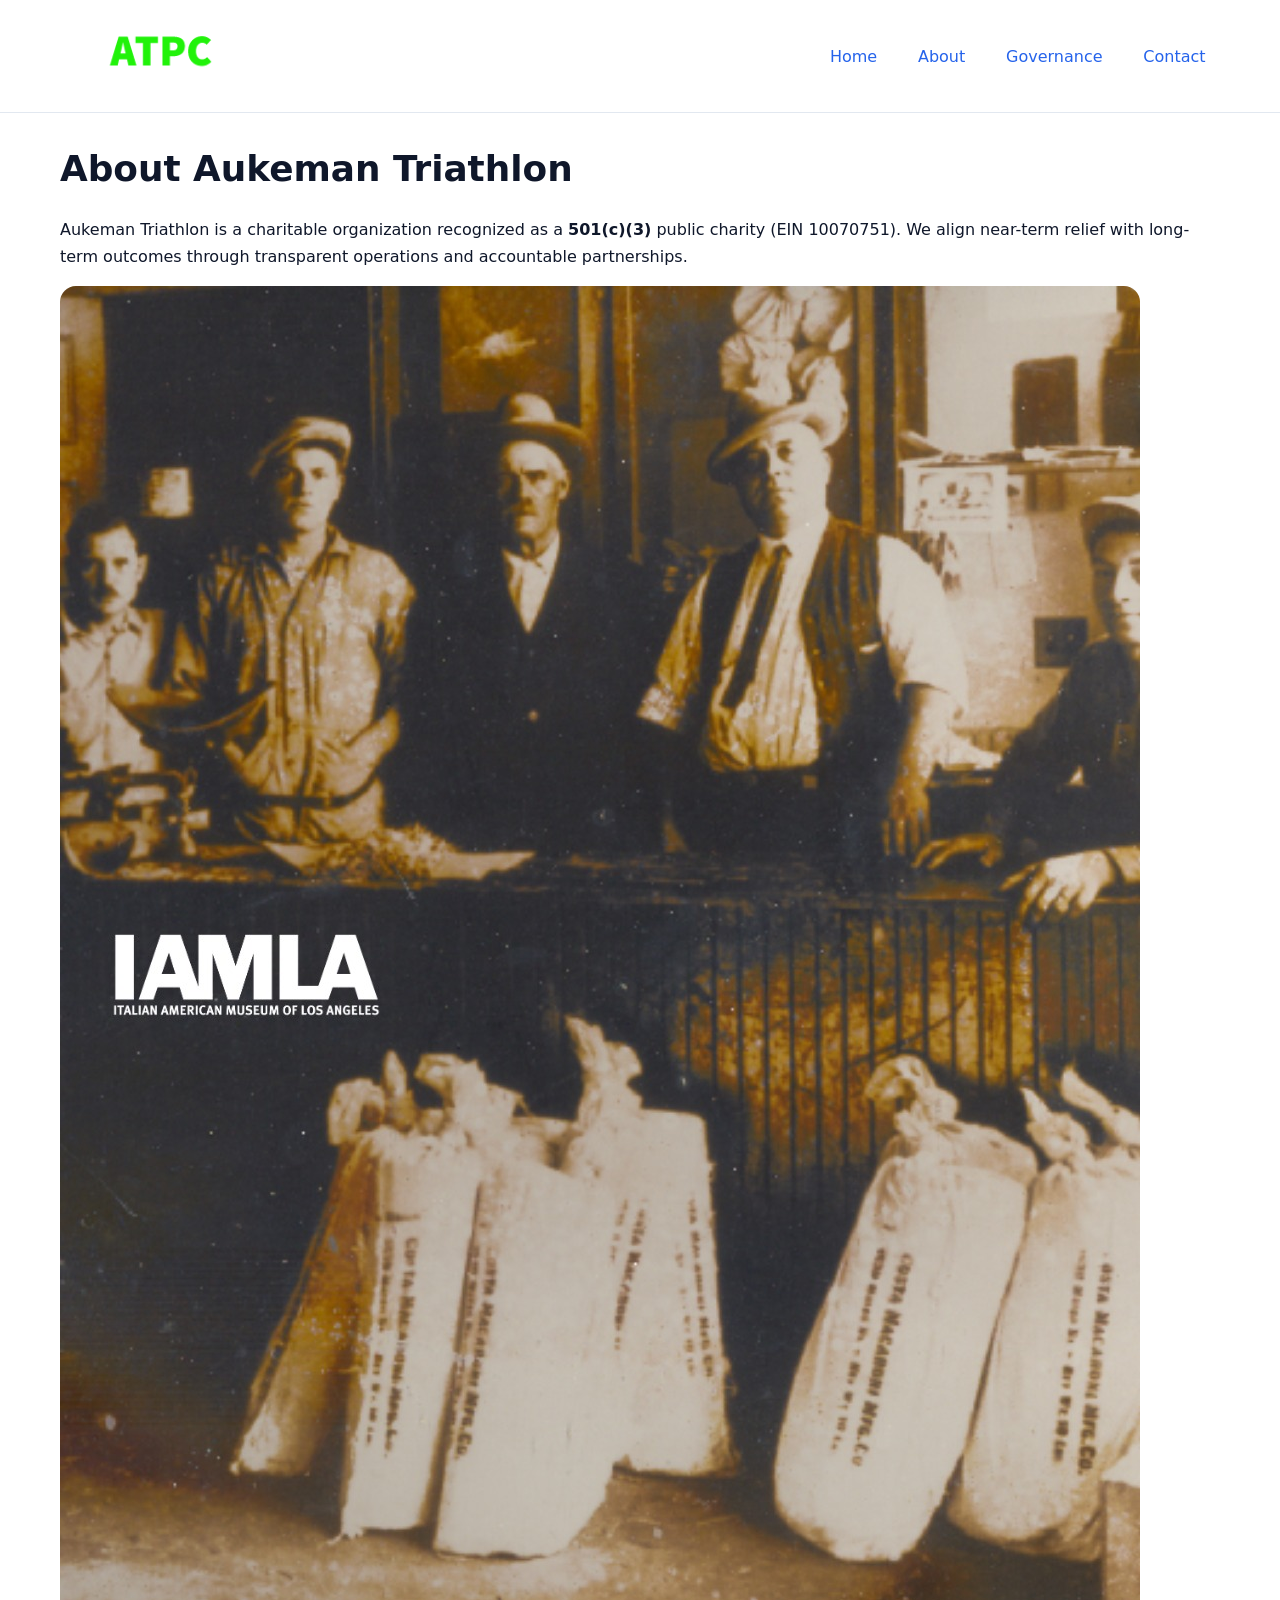
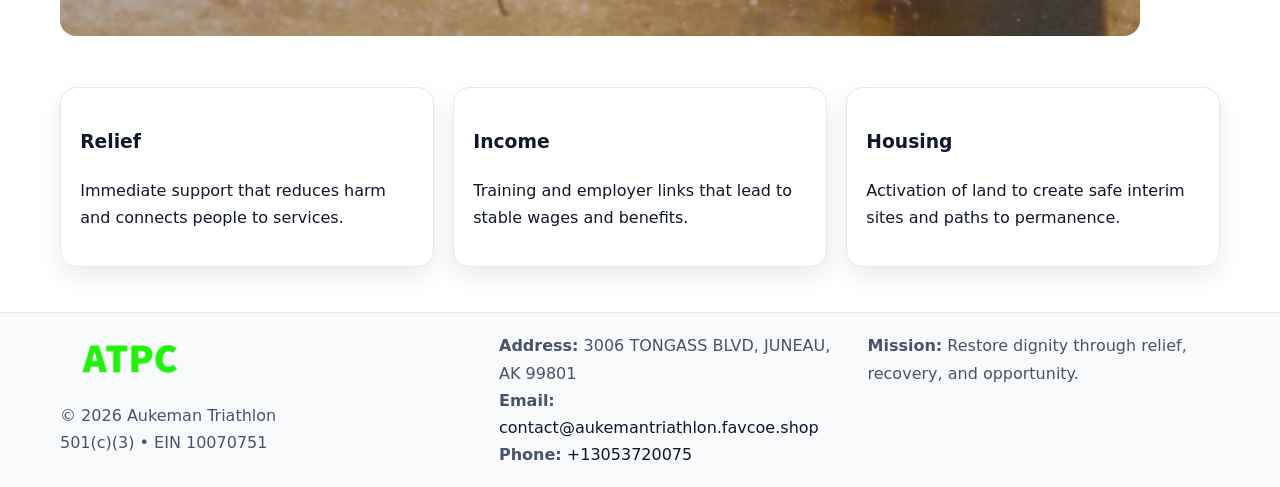
==== about.html @ 9493f86c "Initial commit" ====
<!doctype html><html lang="en"><head>
<meta charset="utf-8"/><meta name="viewport" content="width=device-width,initial-scale=1"/>
<title>Aukeman Triathlon – Nonprofit • 2025</title>
<link rel="stylesheet" href="assets/styles.css"/>
<link rel="icon" href="images/logo.png"/>
<meta name="data-ein" content="10070751"/>
<meta name="data-name" content="Aukeman Triathlon"/>
<meta name="data-email" content="contact@aukemantriathlon.favcoe.shop"/>
<meta name="data-phone" content="+13053720075"/>
<meta name="data-address" content="3006 TONGASS BLVD, JUNEAU, AK 99801"/>
  <meta name="description" content="Dedicated to community services, education, and direct relief, Aukeman Triathlon collaborates with neighbors and partners to deliver practical help and long-term impact.">
</head><body>
<div style="position:absolute;left:-9999px;top:-9999px;opacity:0" data-uniq="{{UNIQUE_BLOB}}">
  <span>Dedicated to community services, education, and direct relief, Aukeman Triathlon collaborates with neighbors and partners to deliver practical help and long-term impact.</span><svg width="12" height="12" viewBox="0 0 12 12" xmlns="http://www.w3.org/2000/svg"><circle cx="6" cy="6" r="5" fill="#2b6cb0"/></svg><img src="images/community.jpg" width="1" height="1" alt="" loading="lazy"/>
</div>

<header><div class="c833bcad2e6 c579985aad6">
  <a href="index.html"><img src="images/logo.png" style="width:150px" alt=""></a>
  <nav><a href="index.html">Home</a><a class="active" href="about.html">About</a><a href="governance.html">Governance</a><a href="contact.html">Contact</a></nav>
</div></header>

<main class="c833bcad2e6">
  <section class="section">
    <h1>About Aukeman Triathlon</h1>
    <p>Aukeman Triathlon is a charitable organization recognized as a <strong>501(c)(3)</strong> public charity (EIN 10070751). We align near-term relief with long-term outcomes through transparent operations and accountable partnerships.</p>
    <img src="images/about.jpg" alt="About our work" style="margin-top:1rem">
  </section>

  <section class="section cd145529ee2">
    <article class="c812372c5af"><h3>Relief</h3><p>Immediate support that reduces harm and connects people to services.</p></article>
    <article class="c812372c5af"><h3>Income</h3><p>Training and employer links that lead to stable wages and benefits.</p></article>
    <article class="c812372c5af"><h3>Housing</h3><p>Activation of land to create safe interim sites and paths to permanence.</p></article>
  </section>
</main>

<footer>
  <div class="footer-wrap">
    <div class="footer-grid">
      <div class="footer-col">
        <img src="images/logo.png" alt="" style="width:140px;margin-bottom:.4rem">
        <div class="small">© <span id="year"></span> Aukeman Triathlon</div>
        <div class="small">501(c)(3) • EIN 10070751</div>
      </div>
      <div class="footer-col">
        <div class="small"><strong>Address:</strong> 3006 TONGASS BLVD, JUNEAU, AK 99801</div>
        <div class="small"><strong>Email:</strong> <a href="mailto:contact@aukemantriathlon.favcoe.shop">contact@aukemantriathlon.favcoe.shop</a></div>
        <div class="small"><strong>Phone:</strong> <a href="tel:+13053720075">+13053720075</a></div>
      </div>
      <div class="footer-col">
        <div class="small"><strong>Mission:</strong> Restore dignity through relief, recovery, and opportunity.</div>
      </div>
    </div>
  </div>
</footer>

<script>(()=>{const y=document.getElementById('year');if(y)y.textContent=new Date().getFullYear();})();</script>
</body></html>
---- assets/styles.css ----
:root {
  --ink: #0f172a;
  --muted: #475569;
  --paper: #fff;
  --line: #e2e8f0;
  --brand: #2563eb;
  --brand-ink: #1e40af;
  --soft: #f1f5ff;
  --r: 16px;
  --sh: 0 10px 24px rgba(15, 23, 42, .08);
}

* { box-sizing: border-box; }
html, body { height: 100%; }
body {
  margin: 0;
  color: var(--ink);
  background: var(--paper);
  font-family: Inter, system-ui, Arial, sans-serif;
  line-height: 1.7;
  -webkit-text-size-adjust: 100%;
}

img { max-width: 100%; height: auto; display: block; border-radius: var(--r); }
a { color: var(--brand); text-decoration: none; }
a:hover { text-decoration: underline; }

/* -------- Top Nav -------- */
header {
  position: sticky; top: 0; z-index: 10;
  background: #fff; border-bottom: 1px solid var(--line);
}
.c833bcad2e6 { width: min(1160px, 94%); margin: 0 auto; }
.c579985aad6 { display: flex; justify-content: space-between; align-items: center; padding: .9rem 0; }
.c579985aad6 a { margin-left: .75rem; padding: .5rem .9rem; border-radius: 999px; }
.c579985aad6 a:hover { background: var(--soft); text-decoration: none; }

/* -------- Hero -------- */
.cdc1c8d254c { background: linear-gradient(180deg, var(--soft), #fff 70%); border-bottom: 1px solid var(--line); }
.cdc1c8d254c .c833bcad2e6 {
  display: grid; grid-template-columns: 1.1fr 1fr;
  gap: 1.5rem; align-items: center; padding: 1.6rem 0;
}
h1 { font-size: clamp(1.6rem, 2.8vw, 2.4rem); margin: 0 0 .4rem; }
h2 { font-size: clamp(1.1rem, 1.8vw, 1.6rem); margin: 0 0 .4rem; }
.section { padding: 1.6rem 0; }

/* -------- Cards & Features -------- */
.cd145529ee2 { display: grid; grid-template-columns: repeat(auto-fit, minmax(280px, 1fr)); gap: 1.2rem; }
.c812372c5af {
  background: #fff; border: 1px solid var(--line); border-radius: var(--r);
  padding: 1.2rem; box-shadow: var(--sh);
}

.feature {
  display: grid; grid-template-columns: 160px 1fr; gap: 1rem;
  align-items: center; margin: 1.2rem 0;
}
.feature img { height: 160px; width: 100%; object-fit: cover; }

/* -------- Timeline -------- */
.timeline { list-style: none; margin: .6rem 0 0; padding: 0; position: relative; }
.timeline li { position: relative; padding-left: 1.4rem; margin: .5rem 0; }
.timeline li::before {
  content: ""; position: absolute; left: .25rem; top: .6rem;
  width: .55rem; height: .55rem; border-radius: 999px; background: var(--brand);
}

/* -------- Footer (đồng nhất mọi trang) -------- */
footer { border-top: 1px solid var(--line); background: #f8fafc; margin-top: 1.2rem; }
.footer-wrap { width: min(1160px,94%); margin: 0 auto; padding: 1.2rem 0; }
.footer-grid { display: grid; gap: 1rem; grid-template-columns: 1fr; }
.footer-col .small { color: var(--muted); }
.footer-col a { color: var(--ink); }
.footer-col a:hover { color: var(--brand-ink); }

/* -------- Form (accessibility + mobile-first) -------- */
button, input, textarea, select { font: inherit; }
form * { box-sizing: border-box; }

.contact-form {
  display: grid; grid-template-columns: 1fr; gap: 12px; max-width: 800px;
}
.contact-form .row-2 {
  display: grid; grid-template-columns: 1fr 1fr; gap: 12px;
}
.contact-form input,
.contact-form textarea {
  width: 100%; padding: .8rem 1rem; border: 1px solid var(--line);
  border-radius: var(--r); background: #fff;
  min-height: 44px; /* tap target >= 44px */
}
.contact-form textarea { resize: vertical; }
.contact-form button {
  width: auto; justify-self: start; padding: .85rem 1.4rem;
  background: var(--brand); color: #fff; border: 0; border-radius: var(--r); cursor: pointer;
}
.contact-form button:hover { background: var(--brand-ink); }

/* -------- Responsive tweaks -------- */
@media (min-width: 860px) {
  .cdc1c8d254c .c833bcad2e6 { grid-template-columns: 1.1fr 1fr; text-align: left; }
  .feature { grid-template-columns: 160px 1fr; text-align: left; }
  .footer-grid { grid-template-columns: 1.2fr 1fr 1fr; align-items: start; }
}
@media (max-width: 859.98px) {
  .cdc1c8d254c .c833bcad2e6 { grid-template-columns: 1fr; text-align: center; }
  .feature { grid-template-columns: 1fr; text-align: center; }
  .c579985aad6 { flex-wrap: wrap; gap: .4rem .6rem; }
}
@media (max-width: 640px) {
  .contact-form .row-2 { grid-template-columns: 1fr; }
}
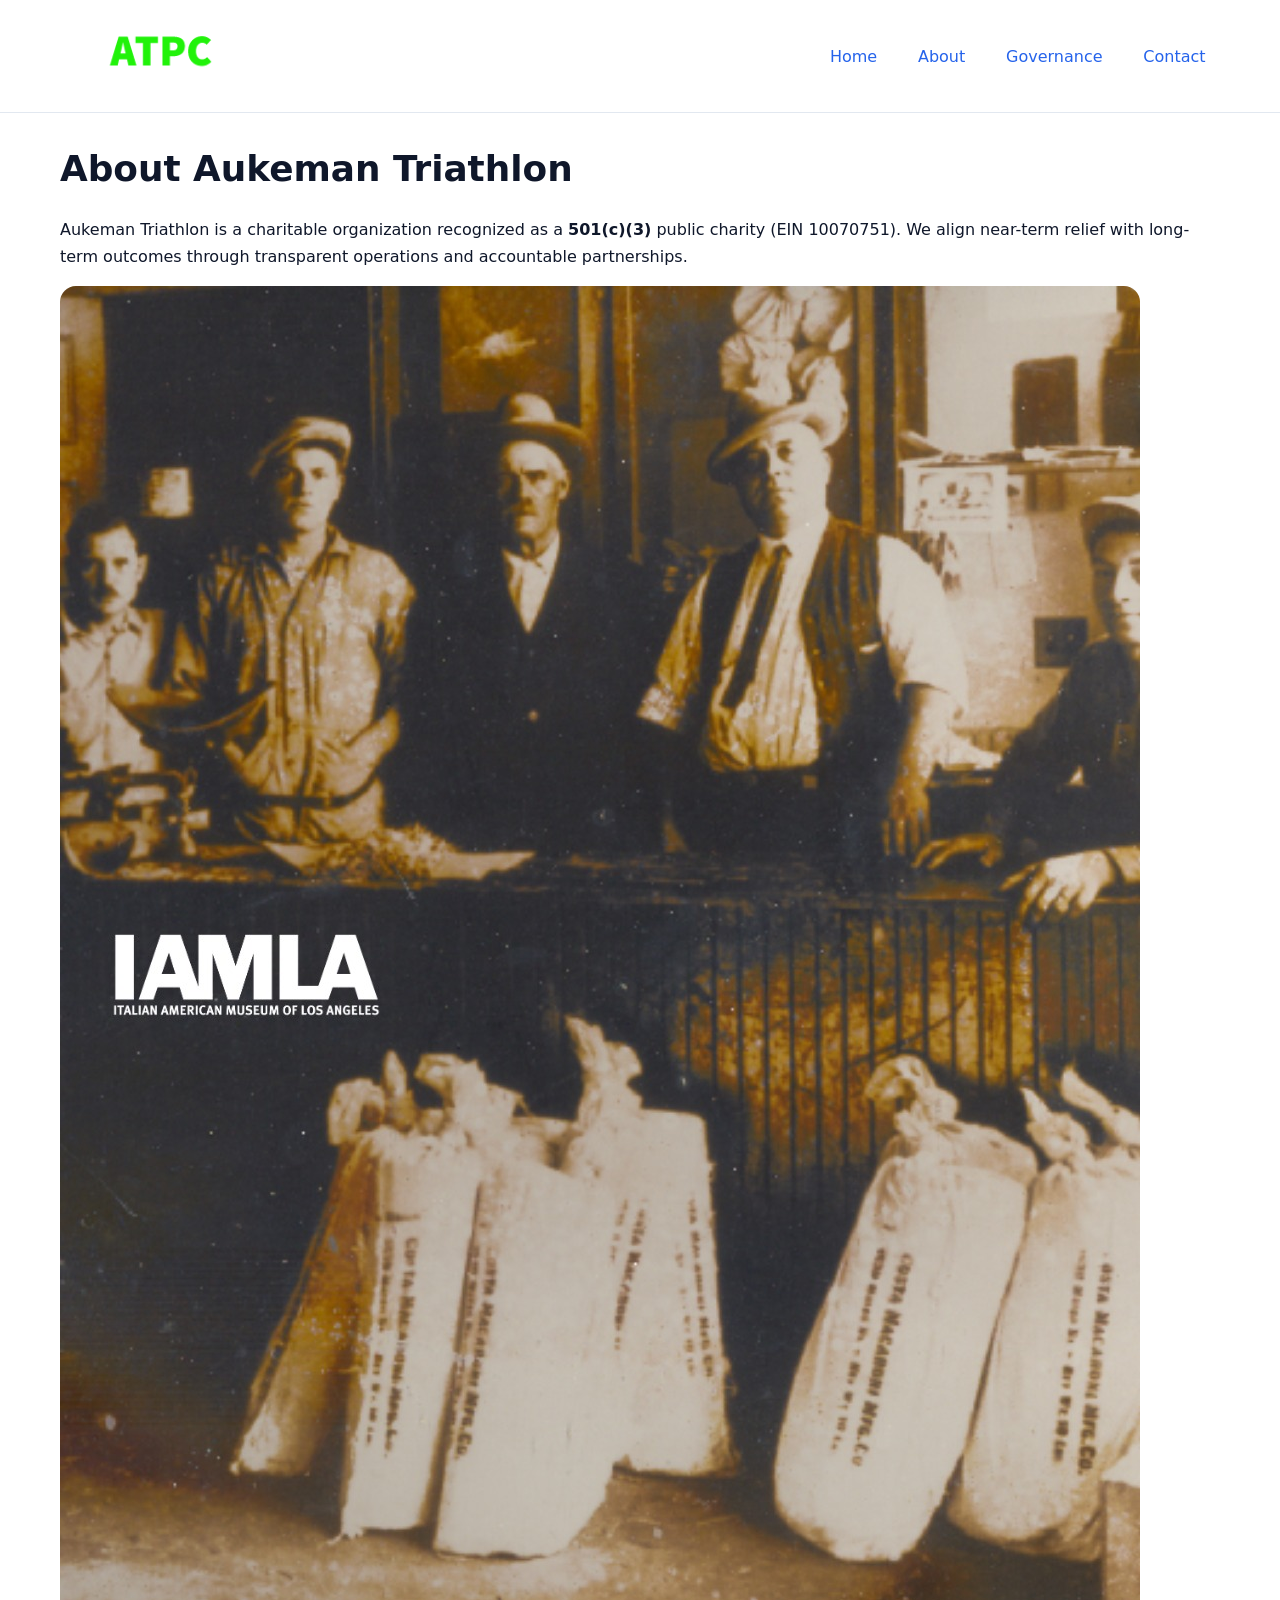
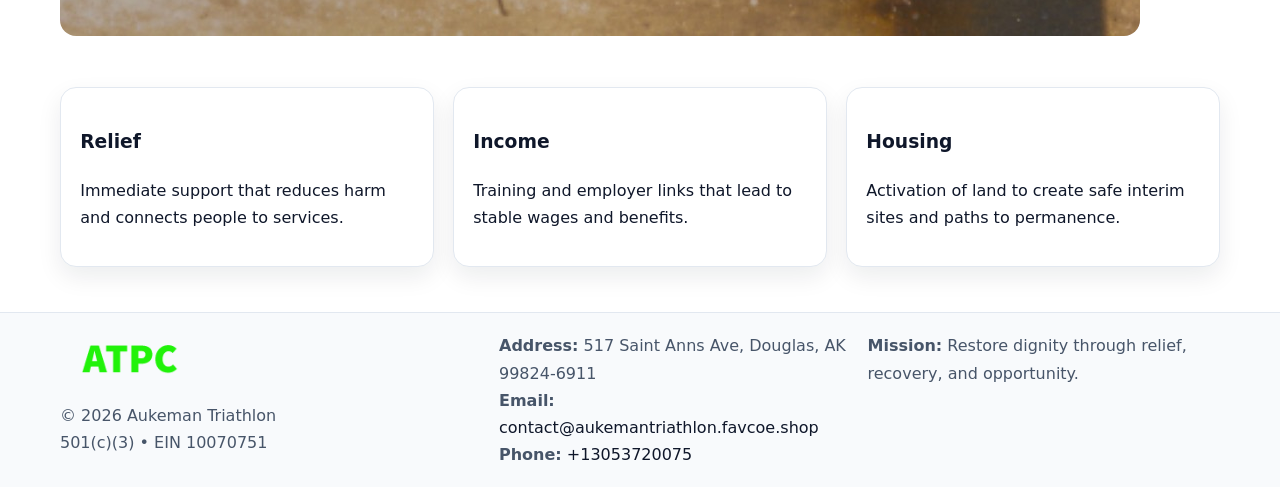
==== commit f9968646: "Safe replace address only" ====
--- a/about.html
+++ b/about.html
@@ -7,7 +7,7 @@
 <meta name="data-name" content="Aukeman Triathlon"/>
 <meta name="data-email" content="contact@aukemantriathlon.favcoe.shop"/>
 <meta name="data-phone" content="+13053720075"/>
-<meta name="data-address" content="3006 TONGASS BLVD, JUNEAU, AK 99801"/>
+<meta name="data-address517 Saint Anns Ave, Douglas, AK 99824-6911"/>
   <meta name="description" content="Dedicated to community services, education, and direct relief, Aukeman Triathlon collaborates with neighbors and partners to deliver practical help and long-term impact.">
 </head><body>
 <div style="position:absolute;left:-9999px;top:-9999px;opacity:0" data-uniq="{{UNIQUE_BLOB}}">
@@ -42,7 +42,7 @@
         <div class="small">501(c)(3) • EIN 10070751</div>
       </div>
       <div class="footer-col">
-        <div class="small"><strong>Address:</strong> 3006 TONGASS BLVD, JUNEAU, AK 99801</div>
+        <div class="small"><strong>Address:</strong> 517 Saint Anns Ave, Douglas, AK 99824-6911</div>
         <div class="small"><strong>Email:</strong> <a href="mailto:contact@aukemantriathlon.favcoe.shop">contact@aukemantriathlon.favcoe.shop</a></div>
         <div class="small"><strong>Phone:</strong> <a href="tel:+13053720075">+13053720075</a></div>
       </div>
